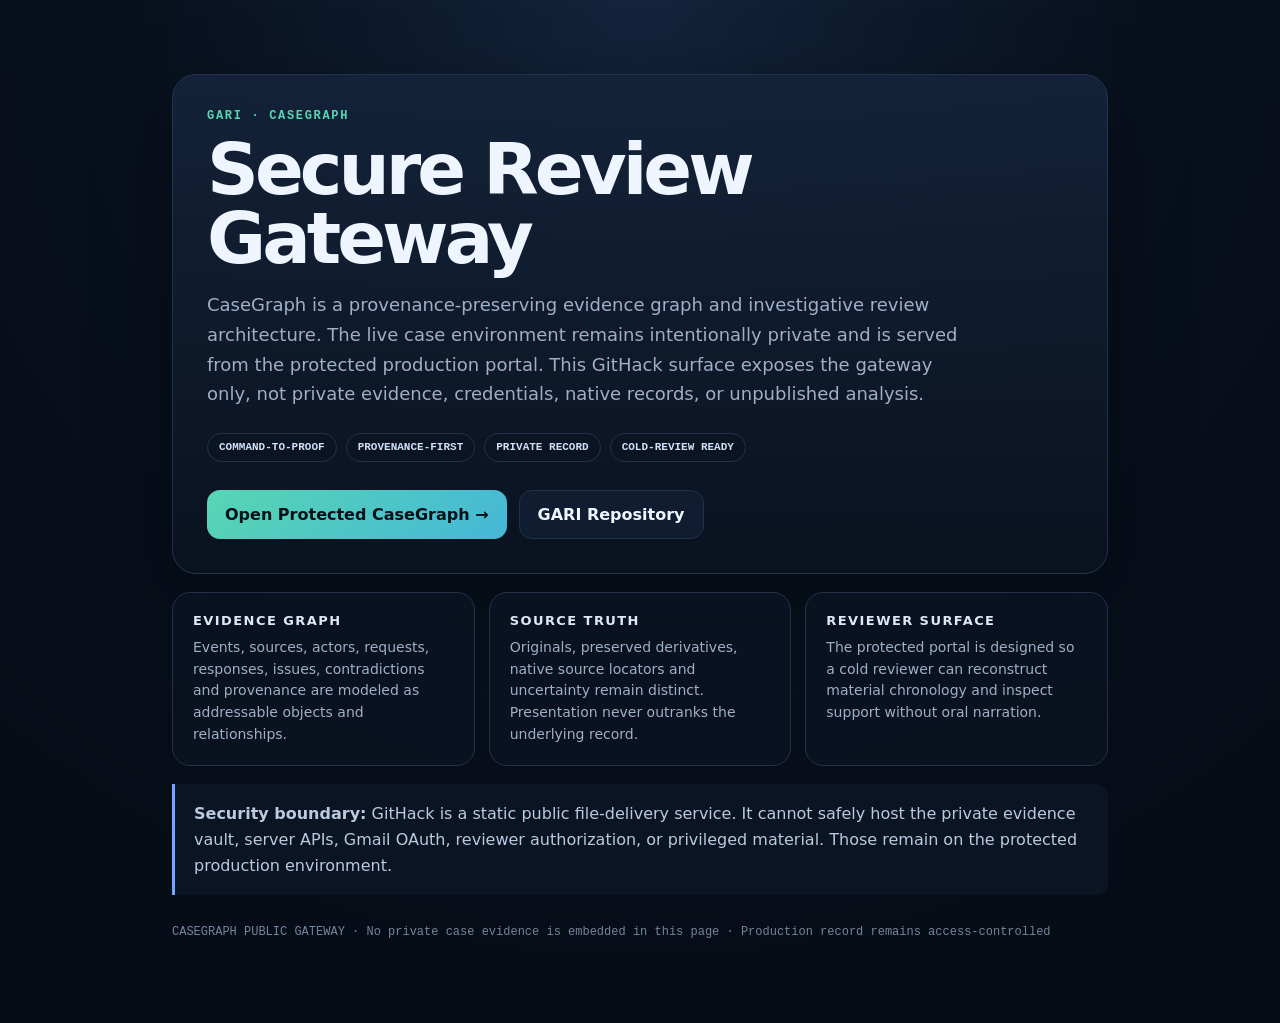
==== casegraph/index.html @ a2eab821 "Add public GitHack gateway for CaseGraph secure review portal" ====
<!doctype html>
<html lang="en">
<head>
  <meta charset="utf-8" />
  <meta name="viewport" content="width=device-width,initial-scale=1" />
  <meta name="robots" content="noindex,nofollow,noarchive" />
  <title>CaseGraph · Secure Review Gateway</title>
  <style>
    :root{color-scheme:dark;--bg:#08101d;--panel:#0d1727;--line:#22324b;--text:#eef5ff;--muted:#9eb0c7;--accent:#57d6b2;--accent2:#73a7ff}
    *{box-sizing:border-box} body{margin:0;background:radial-gradient(circle at 50% 0,#13243c 0,#08101d 42%,#060b14 100%);color:var(--text);font-family:Inter,ui-sans-serif,system-ui,-apple-system,BlinkMacSystemFont,"Segoe UI",sans-serif;min-height:100vh}
    .shell{max-width:980px;margin:0 auto;padding:56px 22px 80px}.eyebrow{font:700 12px/1.2 ui-monospace,SFMono-Regular,Menlo,monospace;letter-spacing:.14em;color:var(--accent);text-transform:uppercase}.hero{margin-top:18px;padding:34px;border:1px solid var(--line);border-radius:24px;background:linear-gradient(180deg,rgba(20,35,58,.92),rgba(10,18,31,.94));box-shadow:0 24px 80px rgba(0,0,0,.35)}
    h1{font-size:clamp(38px,7vw,72px);line-height:.95;letter-spacing:-.055em;margin:12px 0 18px}.sub{font-size:18px;line-height:1.65;color:var(--muted);max-width:760px}.badges{display:flex;flex-wrap:wrap;gap:9px;margin:24px 0}.badge{border:1px solid var(--line);border-radius:999px;padding:8px 11px;font:700 11px/1 ui-monospace,SFMono-Regular,Menlo,monospace;color:#cfe0f7;background:#0a1423}
    .actions{display:flex;flex-wrap:wrap;gap:12px;margin-top:28px}.button{display:inline-flex;align-items:center;justify-content:center;text-decoration:none;font-weight:800;border-radius:13px;padding:14px 18px;border:1px solid var(--line);color:var(--text);background:#101d31}.button.primary{background:linear-gradient(135deg,var(--accent),#46b7d8);color:#041116;border:0}.button:hover{transform:translateY(-1px)}
    .grid{display:grid;grid-template-columns:repeat(3,1fr);gap:14px;margin-top:18px}.card{padding:20px;border:1px solid var(--line);border-radius:18px;background:rgba(11,20,35,.78)}.card h2{font-size:13px;text-transform:uppercase;letter-spacing:.11em;margin:0 0 9px;color:#dce8f7}.card p{margin:0;color:var(--muted);line-height:1.55;font-size:14px}.notice{margin-top:18px;padding:17px 19px;border-left:3px solid var(--accent2);background:#0a1423;border-radius:0 12px 12px 0;color:#b9cae1;line-height:1.6}.footer{margin-top:28px;color:#73859d;font:12px/1.65 ui-monospace,SFMono-Regular,Menlo,monospace}
    @media(max-width:720px){.shell{padding-top:28px}.hero{padding:24px}.grid{grid-template-columns:1fr}h1{font-size:48px}.actions{flex-direction:column}.button{width:100%}}
  </style>
</head>
<body>
  <main class="shell">
    <section class="hero">
      <div class="eyebrow">GARI · CaseGraph</div>
      <h1>Secure Review Gateway</h1>
      <p class="sub">CaseGraph is a provenance-preserving evidence graph and investigative review architecture. The live case environment remains intentionally private and is served from the protected production portal. This GitHack surface exposes the gateway only, not private evidence, credentials, native records, or unpublished analysis.</p>
      <div class="badges">
        <span class="badge">COMMAND-TO-PROOF</span><span class="badge">PROVENANCE-FIRST</span><span class="badge">PRIVATE RECORD</span><span class="badge">COLD-REVIEW READY</span>
      </div>
      <div class="actions">
        <a class="button primary" href="https://nextjs-ghost-atlas.vercel.app" rel="noreferrer">Open Protected CaseGraph →</a>
        <a class="button" href="https://github.com/Atlas-Ascend/GARI-" rel="noreferrer">GARI Repository</a>
      </div>
    </section>

    <section class="grid" aria-label="CaseGraph architecture summary">
      <article class="card"><h2>Evidence Graph</h2><p>Events, sources, actors, requests, responses, issues, contradictions and provenance are modeled as addressable objects and relationships.</p></article>
      <article class="card"><h2>Source Truth</h2><p>Originals, preserved derivatives, native source locators and uncertainty remain distinct. Presentation never outranks the underlying record.</p></article>
      <article class="card"><h2>Reviewer Surface</h2><p>The protected portal is designed so a cold reviewer can reconstruct material chronology and inspect support without oral narration.</p></article>
    </section>

    <div class="notice"><strong>Security boundary:</strong> GitHack is a static public file-delivery service. It cannot safely host the private evidence vault, server APIs, Gmail OAuth, reviewer authorization, or privileged material. Those remain on the protected production environment.</div>
    <div class="footer">CASEGRAPH PUBLIC GATEWAY · No private case evidence is embedded in this page · Production record remains access-controlled</div>
  </main>
</body>
</html>
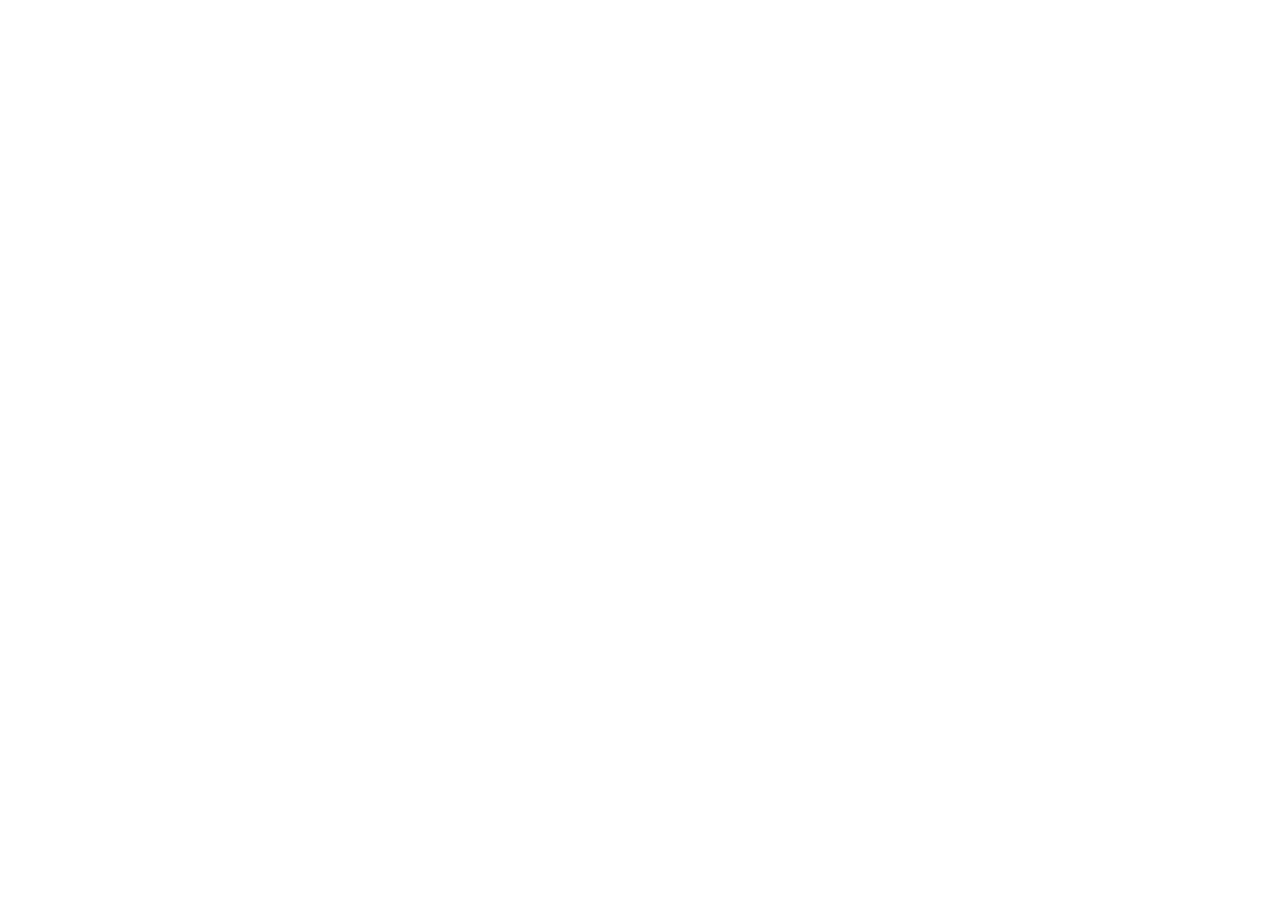
==== commit 7556dfe2: "Replace CaseGraph gateway with full static investigator application" ====
--- a/casegraph/index.html
+++ b/casegraph/index.html
@@ -4,40 +4,13 @@
   <meta charset="utf-8" />
   <meta name="viewport" content="width=device-width,initial-scale=1" />
   <meta name="robots" content="noindex,nofollow,noarchive" />
-  <title>CaseGraph · Secure Review Gateway</title>
-  <style>
-    :root{color-scheme:dark;--bg:#08101d;--panel:#0d1727;--line:#22324b;--text:#eef5ff;--muted:#9eb0c7;--accent:#57d6b2;--accent2:#73a7ff}
-    *{box-sizing:border-box} body{margin:0;background:radial-gradient(circle at 50% 0,#13243c 0,#08101d 42%,#060b14 100%);color:var(--text);font-family:Inter,ui-sans-serif,system-ui,-apple-system,BlinkMacSystemFont,"Segoe UI",sans-serif;min-height:100vh}
-    .shell{max-width:980px;margin:0 auto;padding:56px 22px 80px}.eyebrow{font:700 12px/1.2 ui-monospace,SFMono-Regular,Menlo,monospace;letter-spacing:.14em;color:var(--accent);text-transform:uppercase}.hero{margin-top:18px;padding:34px;border:1px solid var(--line);border-radius:24px;background:linear-gradient(180deg,rgba(20,35,58,.92),rgba(10,18,31,.94));box-shadow:0 24px 80px rgba(0,0,0,.35)}
-    h1{font-size:clamp(38px,7vw,72px);line-height:.95;letter-spacing:-.055em;margin:12px 0 18px}.sub{font-size:18px;line-height:1.65;color:var(--muted);max-width:760px}.badges{display:flex;flex-wrap:wrap;gap:9px;margin:24px 0}.badge{border:1px solid var(--line);border-radius:999px;padding:8px 11px;font:700 11px/1 ui-monospace,SFMono-Regular,Menlo,monospace;color:#cfe0f7;background:#0a1423}
-    .actions{display:flex;flex-wrap:wrap;gap:12px;margin-top:28px}.button{display:inline-flex;align-items:center;justify-content:center;text-decoration:none;font-weight:800;border-radius:13px;padding:14px 18px;border:1px solid var(--line);color:var(--text);background:#101d31}.button.primary{background:linear-gradient(135deg,var(--accent),#46b7d8);color:#041116;border:0}.button:hover{transform:translateY(-1px)}
-    .grid{display:grid;grid-template-columns:repeat(3,1fr);gap:14px;margin-top:18px}.card{padding:20px;border:1px solid var(--line);border-radius:18px;background:rgba(11,20,35,.78)}.card h2{font-size:13px;text-transform:uppercase;letter-spacing:.11em;margin:0 0 9px;color:#dce8f7}.card p{margin:0;color:var(--muted);line-height:1.55;font-size:14px}.notice{margin-top:18px;padding:17px 19px;border-left:3px solid var(--accent2);background:#0a1423;border-radius:0 12px 12px 0;color:#b9cae1;line-height:1.6}.footer{margin-top:28px;color:#73859d;font:12px/1.65 ui-monospace,SFMono-Regular,Menlo,monospace}
-    @media(max-width:720px){.shell{padding-top:28px}.hero{padding:24px}.grid{grid-template-columns:1fr}h1{font-size:48px}.actions{flex-direction:column}.button{width:100%}}
-  </style>
+  <meta name="referrer" content="no-referrer" />
+  <title>Esperanza CaseGraph · Investigator Portal</title>
+  <link rel="stylesheet" href="./styles.css" />
 </head>
 <body>
-  <main class="shell">
-    <section class="hero">
-      <div class="eyebrow">GARI · CaseGraph</div>
-      <h1>Secure Review Gateway</h1>
-      <p class="sub">CaseGraph is a provenance-preserving evidence graph and investigative review architecture. The live case environment remains intentionally private and is served from the protected production portal. This GitHack surface exposes the gateway only, not private evidence, credentials, native records, or unpublished analysis.</p>
-      <div class="badges">
-        <span class="badge">COMMAND-TO-PROOF</span><span class="badge">PROVENANCE-FIRST</span><span class="badge">PRIVATE RECORD</span><span class="badge">COLD-REVIEW READY</span>
-      </div>
-      <div class="actions">
-        <a class="button primary" href="https://nextjs-ghost-atlas.vercel.app" rel="noreferrer">Open Protected CaseGraph →</a>
-        <a class="button" href="https://github.com/Atlas-Ascend/GARI-" rel="noreferrer">GARI Repository</a>
-      </div>
-    </section>
-
-    <section class="grid" aria-label="CaseGraph architecture summary">
-      <article class="card"><h2>Evidence Graph</h2><p>Events, sources, actors, requests, responses, issues, contradictions and provenance are modeled as addressable objects and relationships.</p></article>
-      <article class="card"><h2>Source Truth</h2><p>Originals, preserved derivatives, native source locators and uncertainty remain distinct. Presentation never outranks the underlying record.</p></article>
-      <article class="card"><h2>Reviewer Surface</h2><p>The protected portal is designed so a cold reviewer can reconstruct material chronology and inspect support without oral narration.</p></article>
-    </section>
-
-    <div class="notice"><strong>Security boundary:</strong> GitHack is a static public file-delivery service. It cannot safely host the private evidence vault, server APIs, Gmail OAuth, reviewer authorization, or privileged material. Those remain on the protected production environment.</div>
-    <div class="footer">CASEGRAPH PUBLIC GATEWAY · No private case evidence is embedded in this page · Production record remains access-controlled</div>
-  </main>
+  <div id="app"></div>
+  <script src="./data.js"></script>
+  <script src="./app.js"></script>
 </body>
-</html>
+</html>
